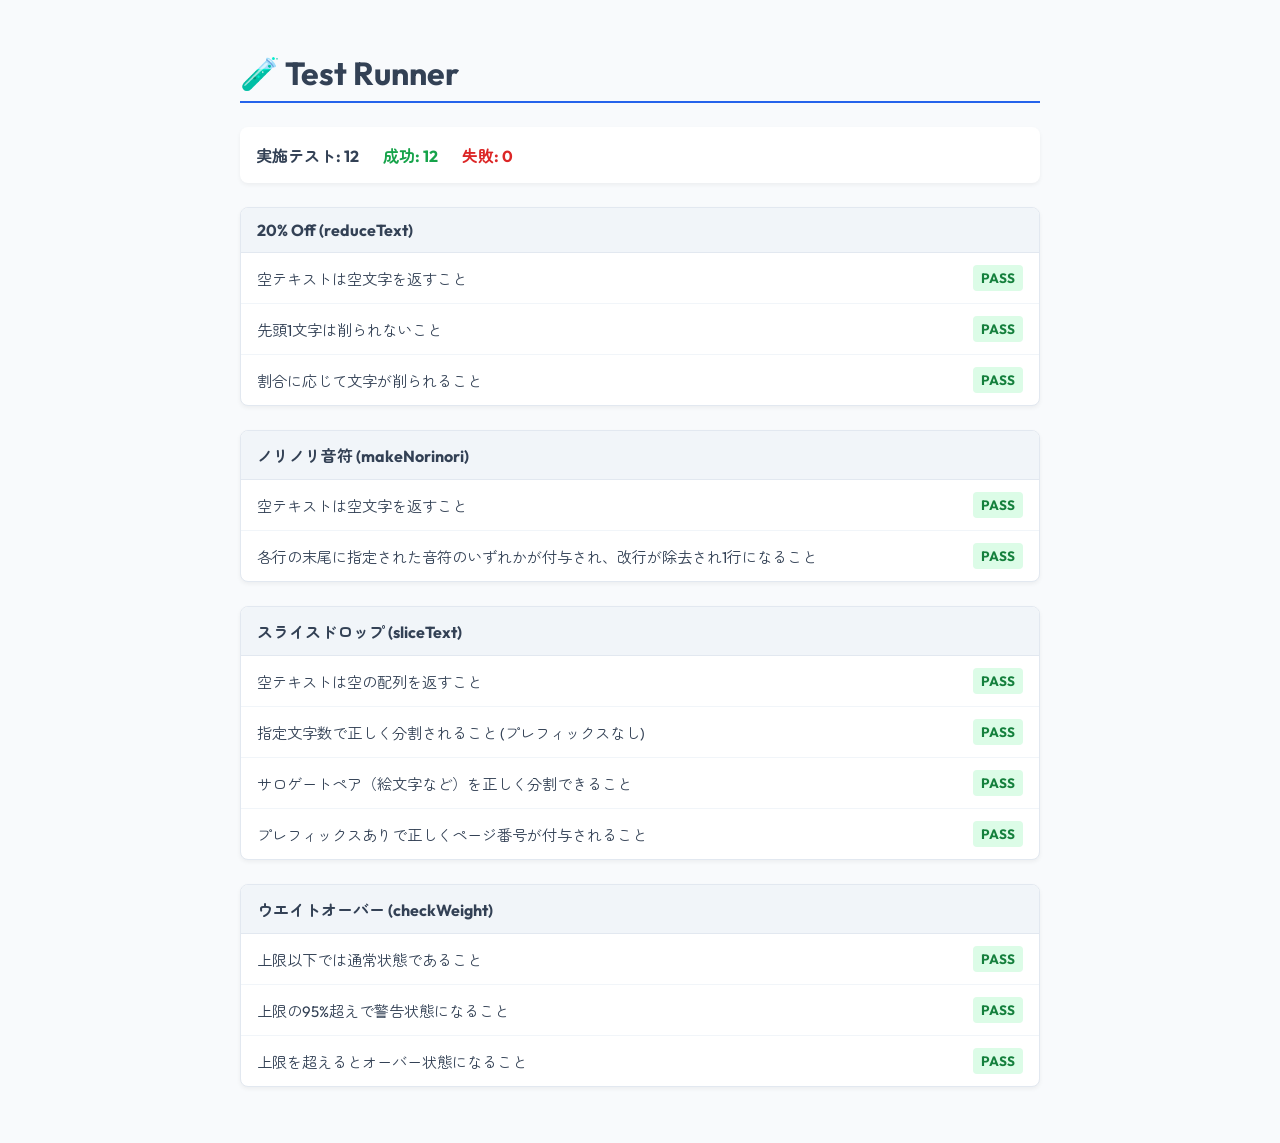
==== tests/index.html @ a7adc573 "feat: ユニットテスト環境の導入および各ツールコアロジックのテストコード実装 外部ライブラリを使用せず、ブラウザ単体で手軽に動作するユニットテスト環境を構築し、各ツールの主要ロジックに対するテスト" ====
﻿<!DOCTYPE html>
<html lang="ja">
<head>
    <meta charset="UTF-8">
    <meta name="viewport" content="width=device-width, initial-scale=1.0">
    <title>Artifact Playground - Test Runner</title>
    <link href="https://fonts.googleapis.com/css2?family=Outfit:wght@400;500;700&family=Zen+Maru+Gothic:wght@400;500;700&display=swap" rel="stylesheet">
    <style>
        body {
            font-family: "Outfit", "Zen Maru Gothic", sans-serif;
            background-color: #f8fafc;
            color: #334155;
            padding: 2rem;
            max-width: 800px;
            margin: 0 auto;
        }
        h1 {
            border-bottom: 2px solid #2563eb;
            padding-bottom: 0.5rem;
            margin-bottom: 1.5rem;
        }
        .summary {
            background: #fff;
            padding: 1rem;
            border-radius: 8px;
            box-shadow: 0 2px 4px rgba(0,0,0,0.05);
            margin-bottom: 1.5rem;
            font-weight: bold;
            display: flex;
            gap: 1.5rem;
        }
        .summary .passed { color: #16a34a; }
        .summary .failed { color: #dc2626; }
        .test-suite {
            background: #fff;
            border-radius: 8px;
            box-shadow: 0 2px 4px rgba(0,0,0,0.05);
            margin-bottom: 1.5rem;
            overflow: hidden;
            border: 1px solid #e2e8f0;
        }
        .suite-title {
            background: #f1f5f9;
            padding: 0.75rem 1rem;
            font-weight: bold;
            border-bottom: 1px solid #e2e8f0;
        }
        .test-case {
            padding: 0.75rem 1rem;
            border-bottom: 1px solid #f1f5f9;
            display: flex;
            justify-content: space-between;
            align-items: center;
        }
        .test-case:last-child {
            border-bottom: none;
        }
        .test-name {
            font-size: 0.95rem;
        }
        .test-status {
            font-weight: bold;
            font-size: 0.85rem;
            padding: 0.25rem 0.5rem;
            border-radius: 4px;
        }
        .test-status.pass {
            background-color: #dcfce7;
            color: #15803d;
        }
        .test-status.fail {
            background-color: #fee2e2;
            color: #b91c1c;
        }
        .error-message {
            color: #b91c1c;
            font-family: monospace;
            font-size: 0.85rem;
            margin-top: 0.5rem;
            white-space: pre-wrap;
            background: #fef2f2;
            padding: 0.5rem;
            border-radius: 4px;
            width: 100%;
        }
        .flex-col {
            display: flex;
            flex-direction: column;
            align-items: flex-start;
            flex: 1;
        }
    </style>
</head>
<body>
    <h1>🧪 Test Runner</h1>
    <div class="summary">
        <div>実施テスト: <span id="total-count">0</span></div>
        <div class="passed">成功: <span id="passed-count">0</span></div>
        <div class="failed">失敗: <span id="failed-count">0</span></div>
    </div>
    <div id="test-results"></div>

    <script type="module" src="test.js"></script>
</body>
</html>
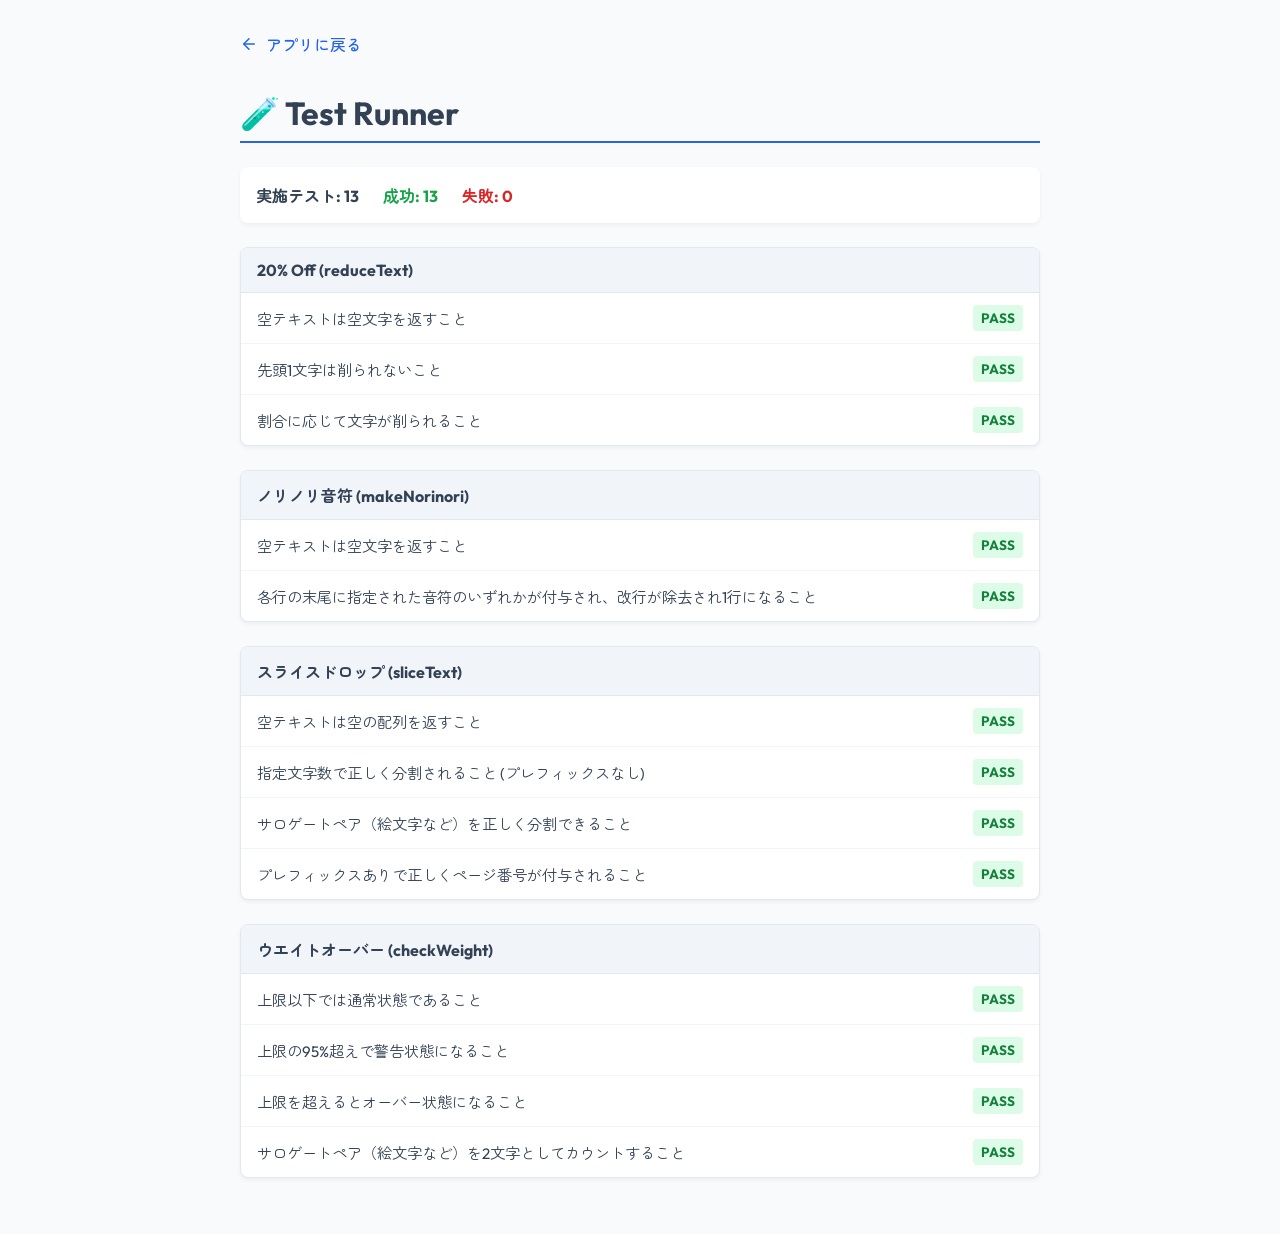
==== commit e20b4cea: "fix: PWA環境でテストランナー画面からメインアプリに戻れない問題を修正 スマホのPWA（スタンドアロン）モードでテストランナーを開いた際に、メインアプリに戻ることができない問題を修正しました。U" ====
--- a/tests/index.html
+++ b/tests/index.html
@@ -89,9 +89,29 @@
             align-items: flex-start;
             flex: 1;
         }
+        .back-link {
+            display: inline-flex;
+            align-items: center;
+            gap: 0.5rem;
+            color: #2563eb;
+            text-decoration: none;
+            font-weight: 500;
+            margin-bottom: 1rem;
+            transition: color 0.2s;
+        }
+        .back-link:hover {
+            color: #1d4ed8;
+        }
     </style>
 </head>
 <body>
+    <a href="../" class="back-link">
+        <svg viewBox="0 0 24 24" width="18" height="18" fill="none" stroke="currentColor" stroke-width="2" stroke-linecap="round" stroke-linejoin="round">
+            <line x1="19" y1="12" x2="5" y2="12"></line>
+            <polyline points="12 19 5 12 12 5"></polyline>
+        </svg>
+        アプリに戻る
+    </a>
     <h1>🧪 Test Runner</h1>
     <div class="summary">
         <div>実施テスト: <span id="total-count">0</span></div>
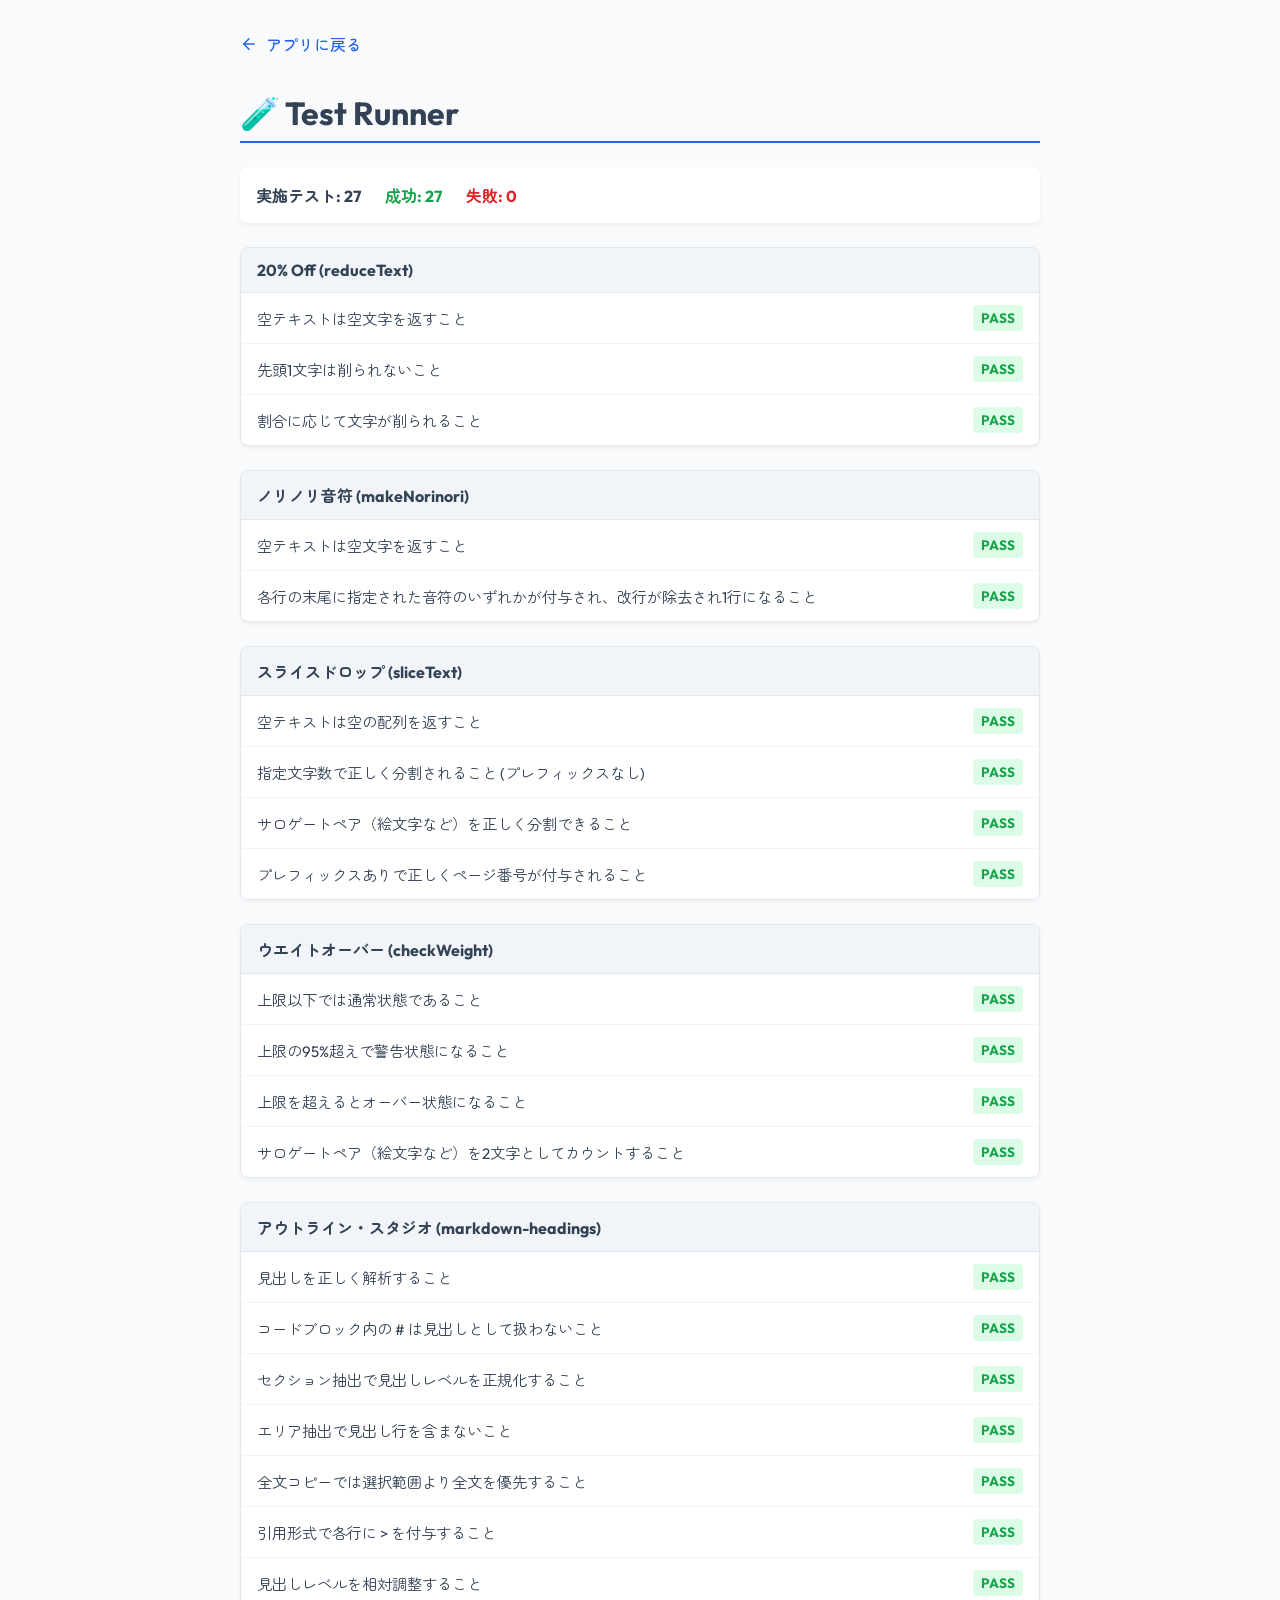
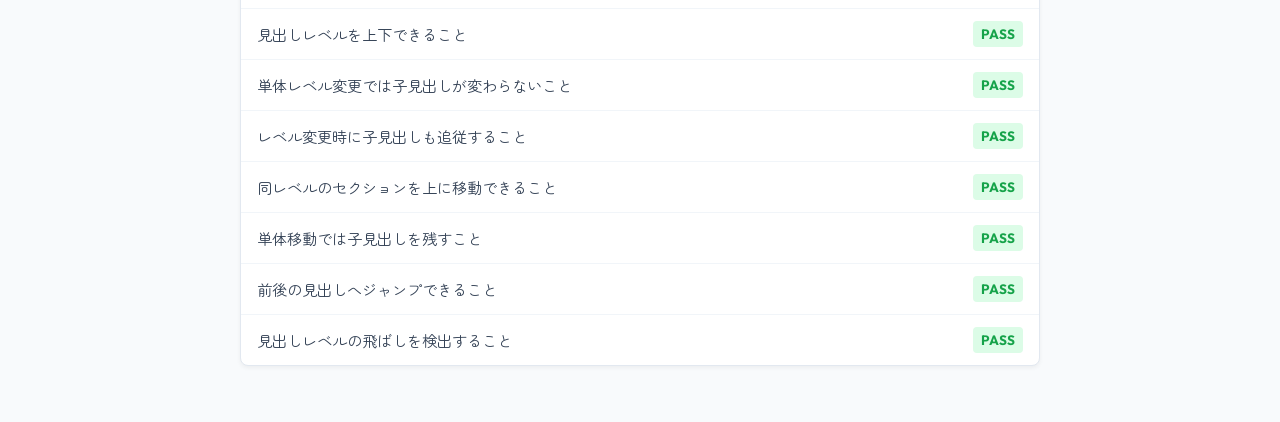
==== commit 33374d35: "feat: テストランナーのダークテーマ対応およびCSSの外部ファイル化 テスト実行時の眩しさを軽減するため、システム設定やアプリのテーマ設定（localStorage）に連動するダークテーマを実装し" ====
--- a/tests/index.html
+++ b/tests/index.html
@@ -1,112 +1,37 @@
 ﻿<!DOCTYPE html>
 <html lang="ja">
+
 <head>
     <meta charset="UTF-8">
     <meta name="viewport" content="width=device-width, initial-scale=1.0">
     <title>Artifact Playground - Test Runner</title>
-    <link href="https://fonts.googleapis.com/css2?family=Outfit:wght@400;500;700&family=Zen+Maru+Gothic:wght@400;500;700&display=swap" rel="stylesheet">
-    <style>
-        body {
-            font-family: "Outfit", "Zen Maru Gothic", sans-serif;
-            background-color: #f8fafc;
-            color: #334155;
-            padding: 2rem;
-            max-width: 800px;
-            margin: 0 auto;
-        }
-        h1 {
-            border-bottom: 2px solid #2563eb;
-            padding-bottom: 0.5rem;
-            margin-bottom: 1.5rem;
-        }
-        .summary {
-            background: #fff;
-            padding: 1rem;
-            border-radius: 8px;
-            box-shadow: 0 2px 4px rgba(0,0,0,0.05);
-            margin-bottom: 1.5rem;
-            font-weight: bold;
-            display: flex;
-            gap: 1.5rem;
-        }
-        .summary .passed { color: #16a34a; }
-        .summary .failed { color: #dc2626; }
-        .test-suite {
-            background: #fff;
-            border-radius: 8px;
-            box-shadow: 0 2px 4px rgba(0,0,0,0.05);
-            margin-bottom: 1.5rem;
-            overflow: hidden;
-            border: 1px solid #e2e8f0;
-        }
-        .suite-title {
-            background: #f1f5f9;
-            padding: 0.75rem 1rem;
-            font-weight: bold;
-            border-bottom: 1px solid #e2e8f0;
-        }
-        .test-case {
-            padding: 0.75rem 1rem;
-            border-bottom: 1px solid #f1f5f9;
-            display: flex;
-            justify-content: space-between;
-            align-items: center;
-        }
-        .test-case:last-child {
-            border-bottom: none;
-        }
-        .test-name {
-            font-size: 0.95rem;
-        }
-        .test-status {
-            font-weight: bold;
-            font-size: 0.85rem;
-            padding: 0.25rem 0.5rem;
-            border-radius: 4px;
-        }
-        .test-status.pass {
-            background-color: #dcfce7;
-            color: #15803d;
-        }
-        .test-status.fail {
-            background-color: #fee2e2;
-            color: #b91c1c;
-        }
-        .error-message {
-            color: #b91c1c;
-            font-family: monospace;
-            font-size: 0.85rem;
-            margin-top: 0.5rem;
-            white-space: pre-wrap;
-            background: #fef2f2;
-            padding: 0.5rem;
-            border-radius: 4px;
-            width: 100%;
-        }
-        .flex-col {
-            display: flex;
-            flex-direction: column;
-            align-items: flex-start;
-            flex: 1;
-        }
-        .back-link {
-            display: inline-flex;
-            align-items: center;
-            gap: 0.5rem;
-            color: #2563eb;
-            text-decoration: none;
-            font-weight: 500;
-            margin-bottom: 1rem;
-            transition: color 0.2s;
-        }
-        .back-link:hover {
-            color: #1d4ed8;
-        }
-    </style>
+    <link
+        href="https://fonts.googleapis.com/css2?family=Outfit:wght@400;500;700&family=Zen+Maru+Gothic:wght@400;500;700&display=swap"
+        rel="stylesheet">
+    <link rel="stylesheet" href="test.css">
+    <meta name="theme-color" content="#f8fafc" id="theme-color-meta">
+    <script>
+        (function () {
+            try {
+                var theme = localStorage.getItem('app-theme') || 'system';
+                var isDark = theme === 'dark' || (theme === 'system' && window.matchMedia('(prefers-color-scheme: dark)').matches);
+                var metaThemeColor = document.getElementById('theme-color-meta');
+                if (isDark) {
+                    document.documentElement.setAttribute('data-theme', 'dark');
+                    if (metaThemeColor) metaThemeColor.setAttribute('content', '#1e293b');
+                } else {
+                    document.documentElement.setAttribute('data-theme', 'light');
+                    if (metaThemeColor) metaThemeColor.setAttribute('content', '#f8fafc');
+                }
+            } catch (e) { }
+        })();
+    </script>
 </head>
+
 <body>
     <a href="../" class="back-link">
-        <svg viewBox="0 0 24 24" width="18" height="18" fill="none" stroke="currentColor" stroke-width="2" stroke-linecap="round" stroke-linejoin="round">
+        <svg viewBox="0 0 24 24" width="18" height="18" fill="none" stroke="currentColor" stroke-width="2"
+            stroke-linecap="round" stroke-linejoin="round">
             <line x1="19" y1="12" x2="5" y2="12"></line>
             <polyline points="12 19 5 12 12 5"></polyline>
         </svg>
@@ -122,4 +47,5 @@
 
     <script type="module" src="test.js"></script>
 </body>
+
 </html>
--- a/tests/test.css
+++ b/tests/test.css
@@ -0,0 +1,152 @@
+﻿:root {
+    --bg-color: #f8fafc;
+    --text-color: #334155;
+    --panel-bg: #ffffff;
+    --border-color: #e2e8f0;
+    --header-bg: #f1f5f9;
+    --primary-color: #2563eb;
+    --primary-hover: #1d4ed8;
+
+    --pass-text: #16a34a;
+    --pass-bg: #dcfce7;
+    --fail-text: #dc2626;
+    --fail-bg: #fee2e2;
+    --fail-error-text: #b91c1c;
+    --fail-error-bg: #fef2f2;
+    --shadow-color: rgba(0, 0, 0, 0.05);
+}
+
+[data-theme="dark"] {
+    --bg-color: #1e293b;
+    --text-color: #cbd5e1;
+    --panel-bg: #0f172a;
+    --border-color: #334155;
+    --header-bg: #1e293b;
+    --primary-color: #3b82f6;
+    --primary-hover: #60a5fa;
+
+    --pass-text: #4ade80;
+    --pass-bg: rgba(74, 222, 128, 0.15);
+    --fail-text: #f87171;
+    --fail-bg: rgba(248, 113, 113, 0.15);
+    --fail-error-text: #fca5a5;
+    --fail-error-bg: rgba(248, 113, 113, 0.1);
+    --shadow-color: rgba(0, 0, 0, 0.5);
+}
+
+body {
+    font-family: "Outfit", "Zen Maru Gothic", sans-serif;
+    background-color: var(--bg-color);
+    color: var(--text-color);
+    padding: 2rem;
+    max-width: 800px;
+    margin: 0 auto;
+}
+
+h1 {
+    border-bottom: 2px solid var(--primary-color);
+    padding-bottom: 0.5rem;
+    margin-bottom: 1.5rem;
+}
+
+.summary {
+    background: var(--panel-bg);
+    padding: 1rem;
+    border-radius: 8px;
+    box-shadow: 0 2px 4px var(--shadow-color);
+    margin-bottom: 1.5rem;
+    font-weight: bold;
+    display: flex;
+    gap: 1.5rem;
+}
+
+.summary .passed {
+    color: var(--pass-text);
+}
+
+.summary .failed {
+    color: var(--fail-text);
+}
+
+.test-suite {
+    background: var(--panel-bg);
+    border-radius: 8px;
+    box-shadow: 0 2px 4px var(--shadow-color);
+    margin-bottom: 1.5rem;
+    overflow: hidden;
+    border: 1px solid var(--border-color);
+}
+
+.suite-title {
+    background: var(--header-bg);
+    padding: 0.75rem 1rem;
+    font-weight: bold;
+    border-bottom: 1px solid var(--border-color);
+}
+
+.test-case {
+    padding: 0.75rem 1rem;
+    border-bottom: 1px solid var(--header-bg);
+    display: flex;
+    justify-content: space-between;
+    align-items: center;
+}
+
+.test-case:last-child {
+    border-bottom: none;
+}
+
+.test-name {
+    font-size: 0.95rem;
+}
+
+.test-status {
+    font-weight: bold;
+    font-size: 0.85rem;
+    padding: 0.25rem 0.5rem;
+    border-radius: 4px;
+}
+
+.test-status.pass {
+    background-color: var(--pass-bg);
+    color: var(--pass-text);
+}
+
+.test-status.fail {
+    background-color: var(--fail-bg);
+    color: var(--fail-text);
+}
+
+.error-message {
+    color: var(--fail-error-text);
+    font-family: monospace;
+    font-size: 0.85rem;
+    margin-top: 0.5rem;
+    white-space: pre-wrap;
+    background: var(--fail-error-bg);
+    padding: 0.5rem;
+    border-radius: 4px;
+    width: 100%;
+}
+
+.flex-col {
+    display: flex;
+    flex-direction: column;
+    align-items: flex-start;
+    flex: 1;
+}
+
+.back-link {
+    display: inline-flex;
+    align-items: center;
+    gap: 0.5rem;
+    color: var(--primary-color);
+    text-decoration: none;
+    font-weight: 500;
+    margin-bottom: 1rem;
+    transition: color 0.2s;
+}
+
+.back-link:hover {
+    color: var(--primary-hover);
+}
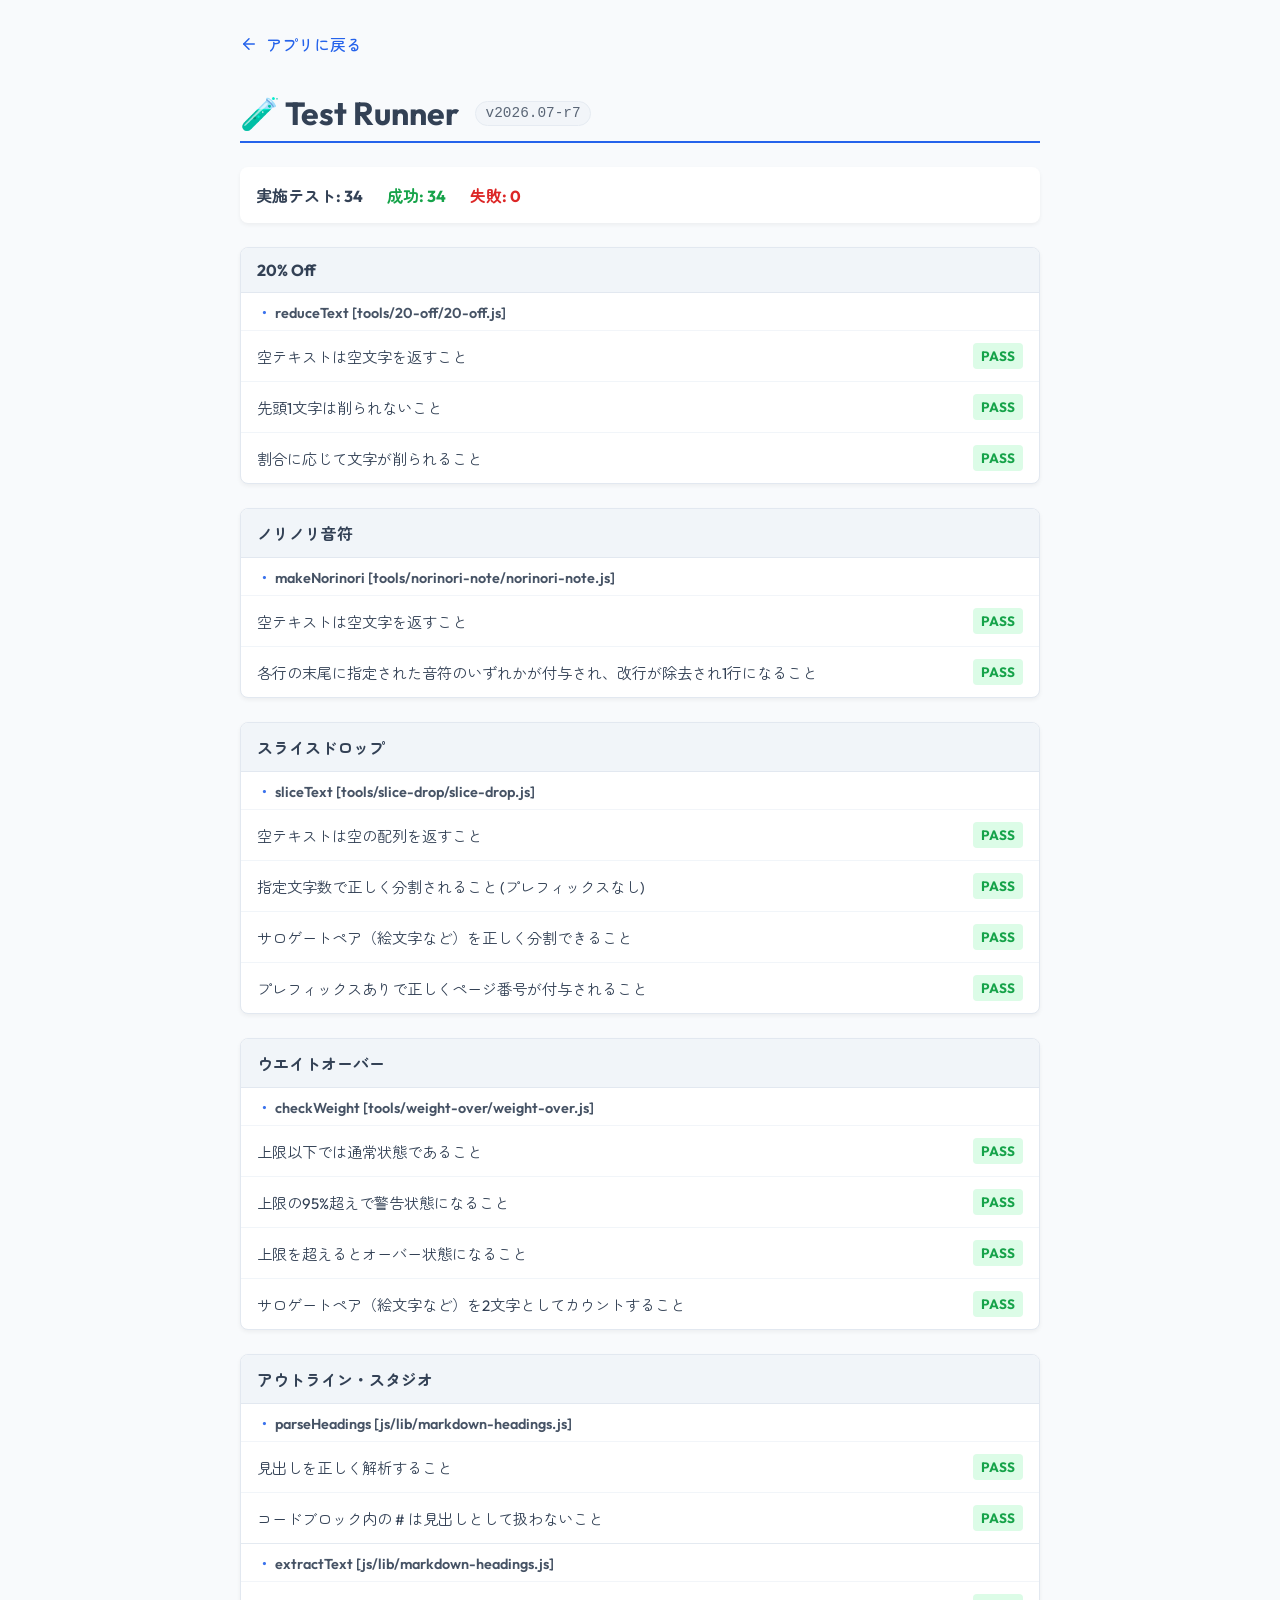
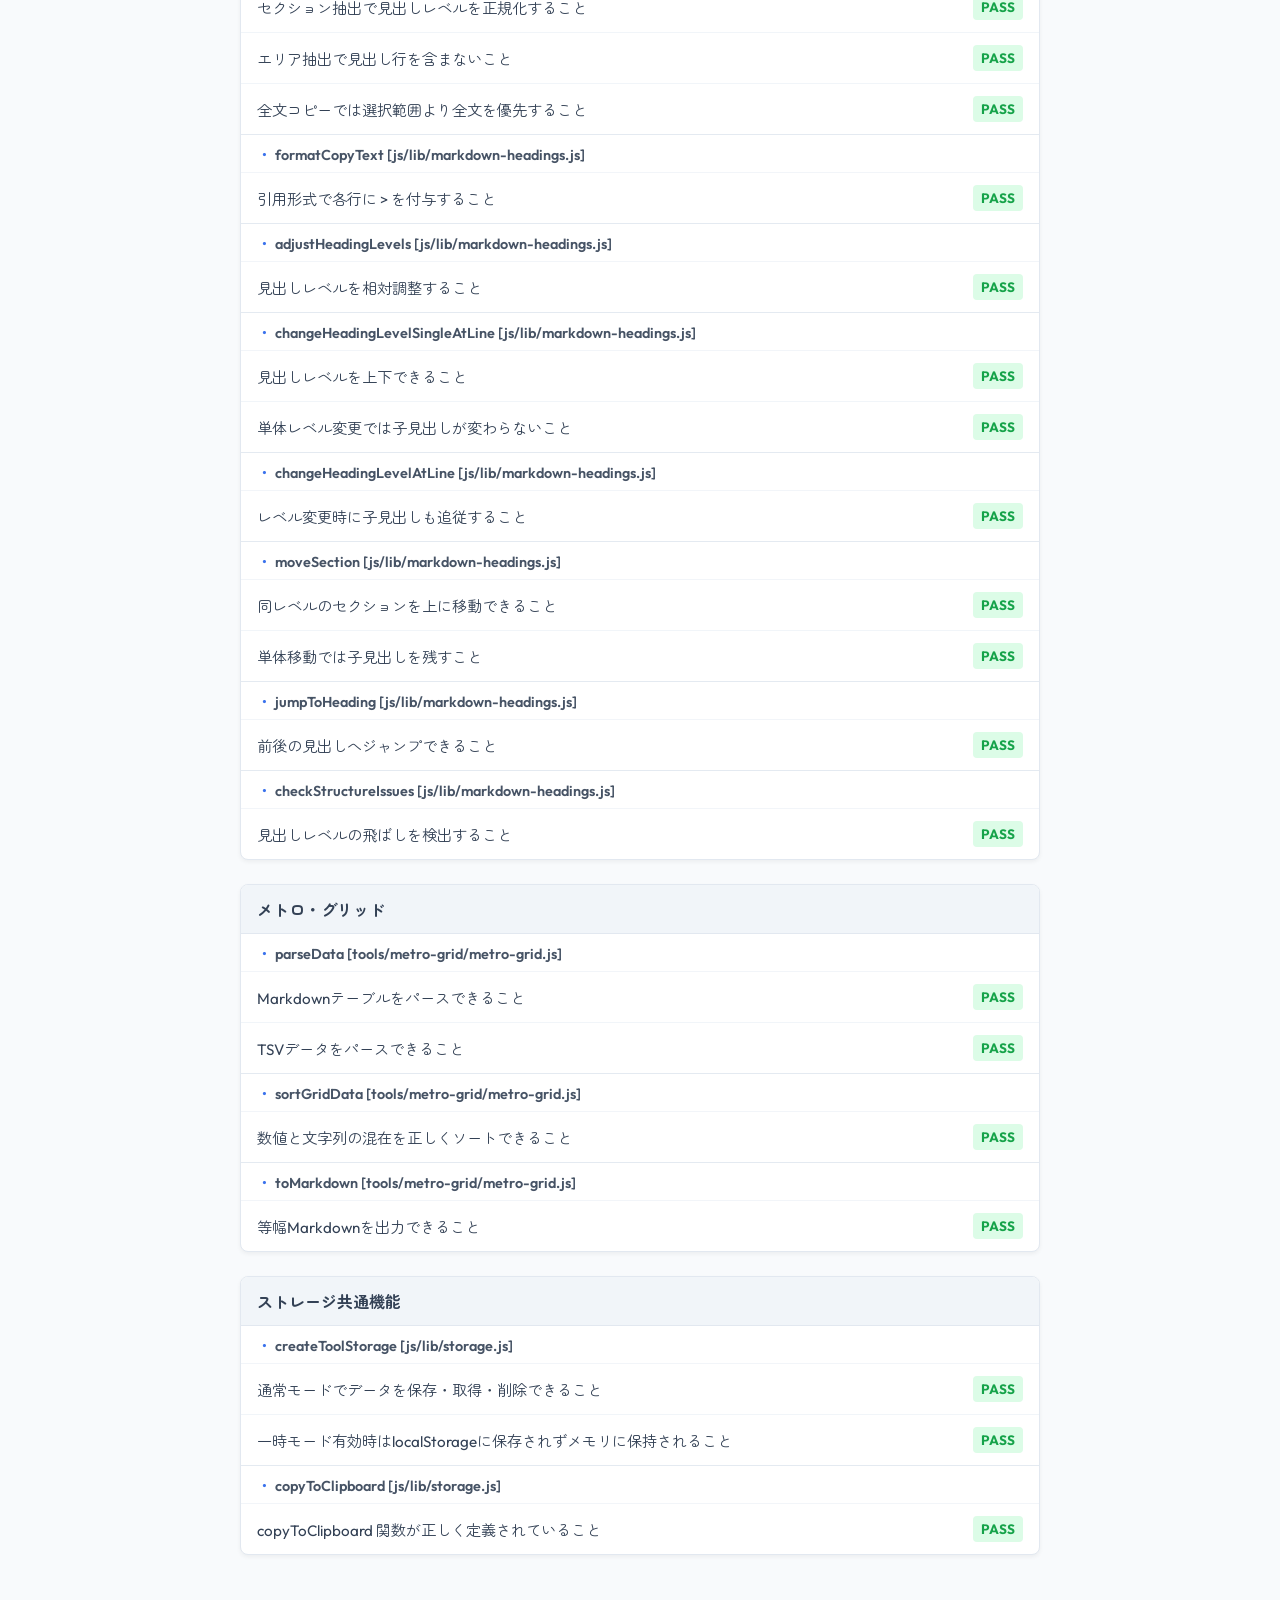
==== commit 3efee3fd: "feat: sw.js からのバージョン動的取得・表示機能を追加し一元化 Service Worker (sw.js) 内の CACHE_NAME を Single Source of Truth と" ====
--- a/tests/index.html
+++ b/tests/index.html
@@ -37,7 +37,7 @@
         </svg>
         アプリに戻る
     </a>
-    <h1>🧪 Test Runner</h1>
+    <h1>🧪 Test Runner <span id="app-version-display" class="version-badge"></span></h1>
     <div class="summary">
         <div>実施テスト: <span id="total-count">0</span></div>
         <div class="passed">成功: <span id="passed-count">0</span></div>
--- a/tests/test.css
+++ b/tests/test.css
@@ -47,6 +47,21 @@
     border-bottom: 2px solid var(--primary-color);
     padding-bottom: 0.5rem;
     margin-bottom: 1.5rem;
+    display: flex;
+    align-items: center;
+    gap: 1rem;
+}
+
+.version-badge {
+    font-size: 0.9rem;
+    font-weight: normal;
+    background-color: var(--header-bg);
+    color: var(--text-color);
+    padding: 0.2rem 0.6rem;
+    border-radius: 9999px;
+    border: 1px solid var(--border-color);
+    opacity: 0.8;
+    font-family: "Fira Code", monospace;
 }
 
 .summary {
@@ -94,6 +109,27 @@
 
 .test-case:last-child {
     border-bottom: none;
+}
+
+.subsuite-title {
+    background: var(--panel-bg);
+    padding: 0.5rem 1rem;
+    font-weight: 600;
+    font-size: 0.9rem;
+    color: var(--text-color);
+    border-bottom: 1px solid var(--header-bg);
+    opacity: 0.9;
+}
+
+.subsuite-title::before {
+    content: "・";
+    margin-right: 0.25rem;
+    color: var(--primary-color);
+    font-weight: bold;
+}
+
+.test-subsuite+.test-subsuite .subsuite-title {
+    border-top: 1px solid var(--border-color);
 }
 
 .test-name {
